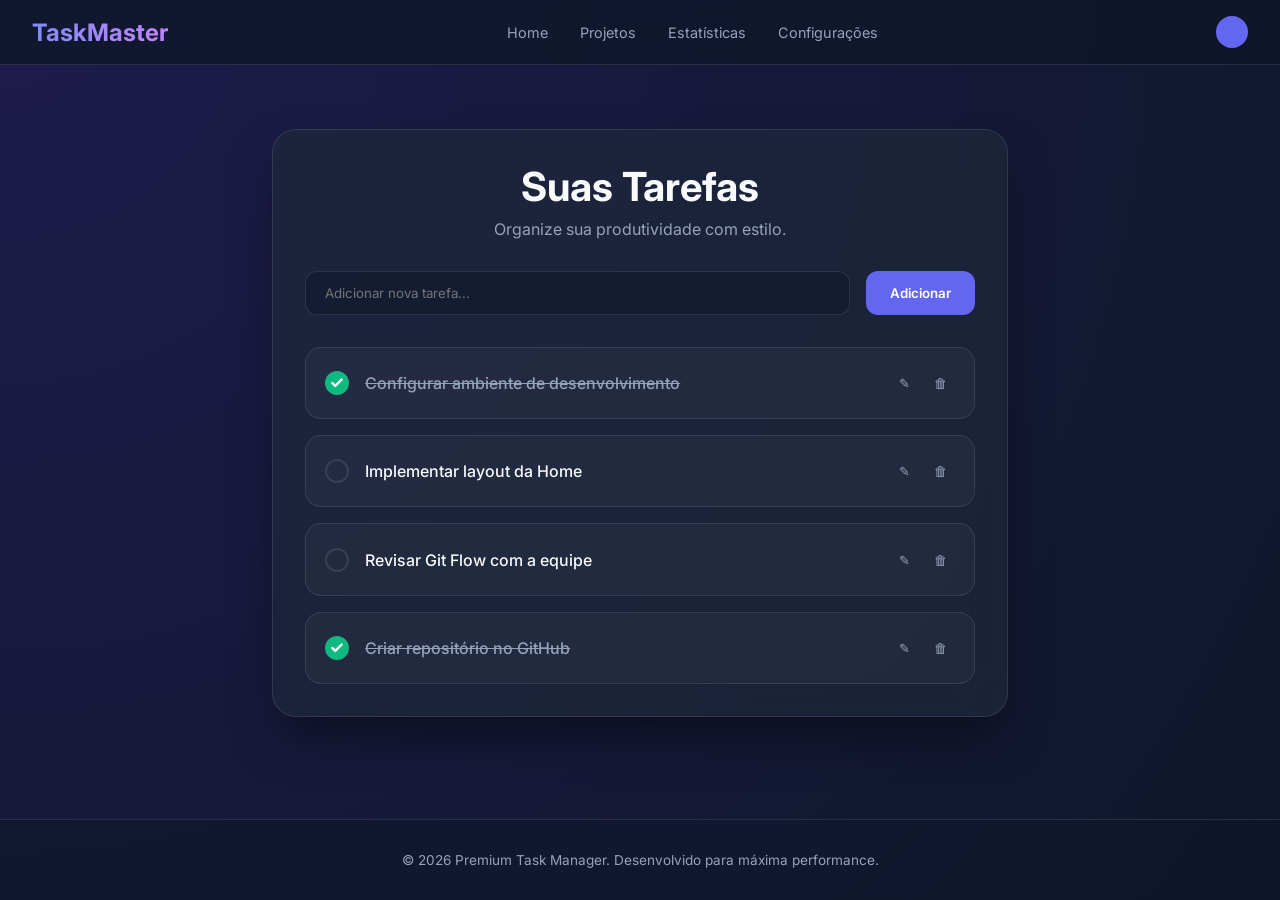
==== src/index.html @ 83c3fda2 "feat: implementação da tela home" ====
<!DOCTYPE html>
<html lang="pt-BR">
<head>
    <meta charset="UTF-8">
    <meta name="viewport" content="width=device-width, initial-scale=1.0">
    <title>Premium Task Manager</title>
    <link rel="stylesheet" href="style.css">
</head>
<body>

    <nav>
        <div class="logo">TaskMaster</div>
        <div class="nav-links">
            <a href="#">Home</a>
            <a href="#">Projetos</a>
            <a href="#">Estatísticas</a>
            <a href="#">Configurações</a>
        </div>
        <div class="user-profile" style="width: 32px; height: 32px; background: var(--primary); border-radius: 50%;"></div>
    </nav>

    <main>
        <div class="todo-container">
            <div class="todo-header">
                <h1>Suas Tarefas</h1>
                <p>Organize sua produtividade com estilo.</p>
            </div>

            <div class="todo-input-group">
                <input type="text" placeholder="Adicionar nova tarefa...">
                <button class="btn-add">Adicionar</button>
            </div>

            <div class="todo-list">
                <!-- Mocked Item 1 -->
                <div class="todo-item completed">
                    <div class="todo-info">
                        <div class="checkbox">
                            <svg width="14" height="14" viewBox="0 0 24 24" fill="none" stroke="white" stroke-width="4" stroke-linecap="round" stroke-linejoin="round"><polyline points="20 6 9 17 4 12"></polyline></svg>
                        </div>
                        <span class="todo-text">Configurar ambiente de desenvolvimento</span>
                    </div>
                    <div class="todo-actions">
                        <button class="btn-icon">✎</button>
                        <button class="btn-icon btn-delete">🗑</button>
                    </div>
                </div>

                <!-- Mocked Item 2 -->
                <div class="todo-item">
                    <div class="todo-info">
                        <div class="checkbox"></div>
                        <span class="todo-text">Implementar layout da Home</span>
                    </div>
                    <div class="todo-actions">
                        <button class="btn-icon">✎</button>
                        <button class="btn-icon btn-delete">🗑</button>
                    </div>
                </div>

                <!-- Mocked Item 3 -->
                <div class="todo-item">
                    <div class="todo-info">
                        <div class="checkbox"></div>
                        <span class="todo-text">Revisar Git Flow com a equipe</span>
                    </div>
                    <div class="todo-actions">
                        <button class="btn-icon">✎</button>
                        <button class="btn-icon btn-delete">🗑</button>
                    </div>
                </div>

                <!-- Mocked Item 4 -->
                <div class="todo-item completed">
                    <div class="todo-info">
                        <div class="checkbox">
                            <svg width="14" height="14" viewBox="0 0 24 24" fill="none" stroke="white" stroke-width="4" stroke-linecap="round" stroke-linejoin="round"><polyline points="20 6 9 17 4 12"></polyline></svg>
                        </div>
                        <span class="todo-text">Criar repositório no GitHub</span>
                    </div>
                    <div class="todo-actions">
                        <button class="btn-icon">✎</button>
                        <button class="btn-icon btn-delete">🗑</button>
                    </div>
                </div>
            </div>
        </div>
    </main>

    <footer>
        <p>&copy; 2026 Premium Task Manager. Desenvolvido para máxima performance.</p>
    </footer>

</body>
</html>
---- src/style.css ----
@import url('https://fonts.googleapis.com/css2?family=Inter:wght@300;400;500;600;700&display=swap');

:root {
    --primary: #6366f1;
    --primary-hover: #4f46e5;
    --bg-dark: #0f172a;
    --card-bg: rgba(30, 41, 59, 0.7);
    --text-main: #f8fafc;
    --text-muted: #94a3b8;
    --border: rgba(255, 255, 255, 0.1);
    --success: #10b981;
    --danger: #ef4444;
}

* {
    margin: 0;
    padding: 0;
    box-sizing: border-box;
    font-family: 'Inter', sans-serif;
}

body {
    background: radial-gradient(circle at top left, #1e1b4b, #0f172a);
    color: var(--text-main);
    min-height: 100vh;
    display: flex;
    flex-direction: column;
    overflow-x: hidden;
}

/* Navbar */
nav {
    position: sticky;
    top: 0;
    z-index: 100;
    background: rgba(15, 23, 42, 0.8);
    backdrop-filter: blur(12px);
    border-bottom: 1px solid var(--border);
    padding: 1rem 2rem;
    display: flex;
    justify-content: space-between;
    align-items: center;
}

.logo {
    font-size: 1.5rem;
    font-weight: 700;
    background: linear-gradient(to right, #818cf8, #c084fc);
    -webkit-background-clip: text;
    -webkit-text-fill-color: transparent;
}

.nav-links {
    display: flex;
    gap: 2rem;
}

.nav-links a {
    color: var(--text-muted);
    text-decoration: none;
    font-size: 0.9rem;
    transition: color 0.3s;
}

.nav-links a:hover {
    color: var(--text-main);
}

/* Main Content */
main {
    flex: 1;
    padding: 4rem 2rem;
    max-width: 800px;
    margin: 0 auto;
    width: 100%;
}

.todo-container {
    background: var(--card-bg);
    backdrop-filter: blur(20px);
    border: 1px solid var(--border);
    border-radius: 24px;
    padding: 2rem;
    box-shadow: 0 25px 50px -12px rgba(0, 0, 0, 0.5);
}

.todo-header {
    margin-bottom: 2rem;
    text-align: center;
}

.todo-header h1 {
    font-size: 2.5rem;
    margin-bottom: 0.5rem;
}

.todo-header p {
    color: var(--text-muted);
}

.todo-input-group {
    display: flex;
    gap: 1rem;
    margin-bottom: 2rem;
}

.todo-input-group input {
    flex: 1;
    background: rgba(15, 23, 42, 0.5);
    border: 1px solid var(--border);
    border-radius: 12px;
    padding: 0.8rem 1.2rem;
    color: white;
    outline: none;
}

.todo-input-group input:focus {
    border-color: var(--primary);
    box-shadow: 0 0 0 2px rgba(99, 102, 241, 0.2);
}

.btn-add {
    background: var(--primary);
    color: white;
    border: none;
    padding: 0 1.5rem;
    border-radius: 12px;
    font-weight: 600;
    cursor: pointer;
    transition: background 0.3s, transform 0.2s;
}

.btn-add:hover {
    background: var(--primary-hover);
    transform: translateY(-2px);
}

/* Todo Items */
.todo-list {
    display: flex;
    flex-direction: column;
    gap: 1rem;
}

.todo-item {
    background: rgba(255, 255, 255, 0.03);
    border: 1px solid var(--border);
    padding: 1.2rem;
    border-radius: 16px;
    display: flex;
    align-items: center;
    justify-content: space-between;
    transition: all 0.3s;
}

.todo-item:hover {
    background: rgba(255, 255, 255, 0.05);
    transform: scale(1.01);
}

.todo-info {
    display: flex;
    align-items: center;
    gap: 1rem;
}

.checkbox {
    width: 24px;
    height: 24px;
    border-radius: 50%;
    border: 2px solid var(--border);
    cursor: pointer;
    display: flex;
    align-items: center;
    justify-content: center;
    transition: all 0.3s;
}

.todo-item.completed .checkbox {
    background: var(--success);
    border-color: var(--success);
}

.todo-item.completed .todo-text {
    text-decoration: line-through;
    color: var(--text-muted);
}

.todo-text {
    font-weight: 500;
}

.todo-actions {
    display: flex;
    gap: 0.5rem;
}

.btn-icon {
    background: none;
    border: none;
    color: var(--text-muted);
    cursor: pointer;
    padding: 0.5rem;
    border-radius: 8px;
    transition: all 0.3s;
}

.btn-icon:hover {
    background: rgba(255, 255, 255, 0.1);
    color: var(--text-main);
}

.btn-delete:hover {
    color: var(--danger);
}

/* Footer */
footer {
    padding: 2rem;
    text-align: center;
    border-top: 1px solid var(--border);
    background: rgba(15, 23, 42, 0.5);
}

footer p {
    color: var(--text-muted);
    font-size: 0.85rem;
}

@media (max-width: 600px) {
    main {
        padding: 2rem 1rem;
    }
    
    .nav-links {
        display: none;
    }
}
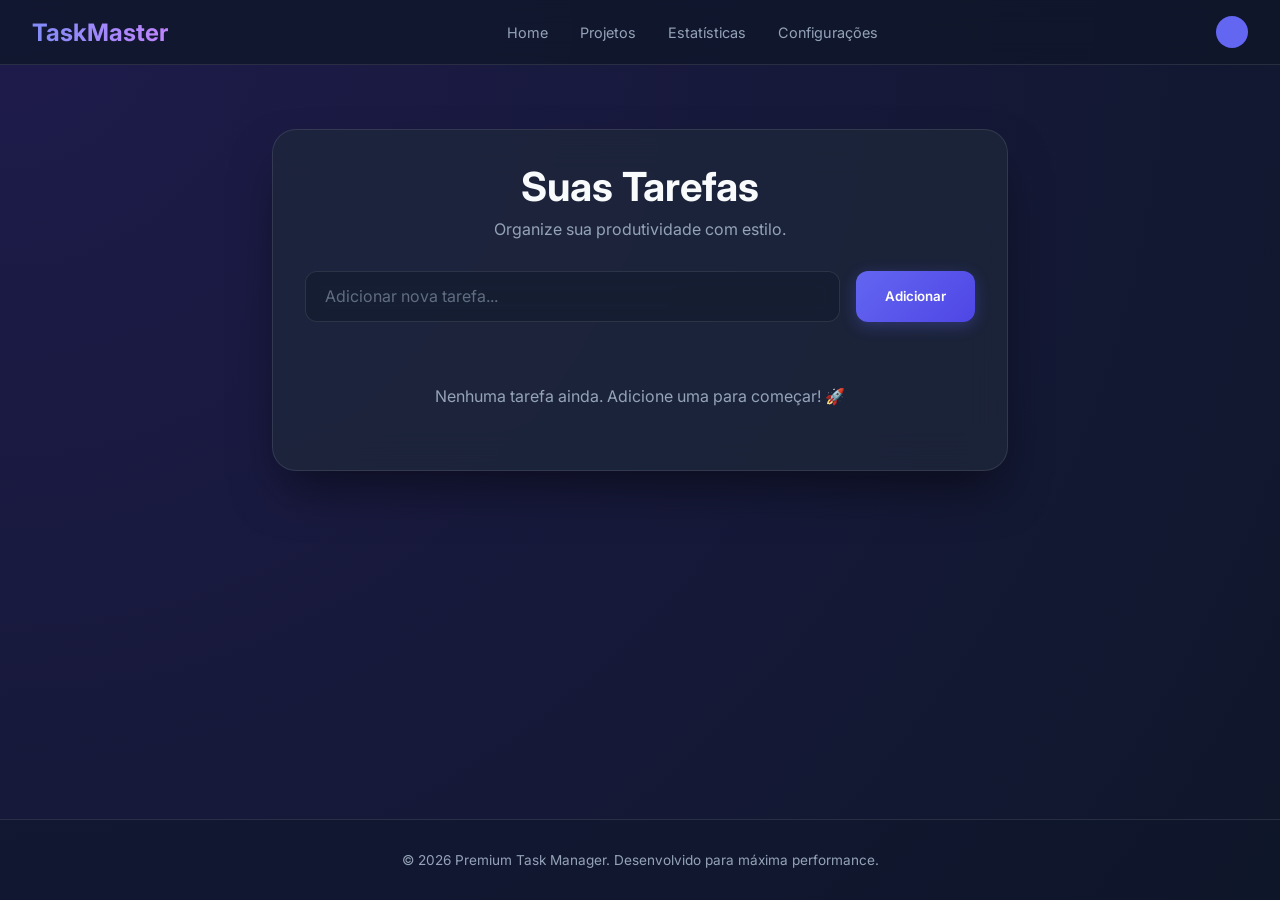
==== commit 5354b7aa: "feat: adicionar gerenciamento de tarefas com localStorage + formlário de imput de tasks." ====
--- a/src/index.html
+++ b/src/index.html
@@ -1,95 +1,129 @@
-<!DOCTYPE html>
+<!doctype html>
 <html lang="pt-BR">
-<head>
-    <meta charset="UTF-8">
-    <meta name="viewport" content="width=device-width, initial-scale=1.0">
+  <head>
+    <meta charset="UTF-8" />
+    <meta name="viewport" content="width=device-width, initial-scale=1.0" />
     <title>Premium Task Manager</title>
-    <link rel="stylesheet" href="style.css">
-</head>
-<body>
-
+    <link rel="stylesheet" href="style.css" />
+  </head>
+  <body>
     <nav>
-        <div class="logo">TaskMaster</div>
-        <div class="nav-links">
-            <a href="#">Home</a>
-            <a href="#">Projetos</a>
-            <a href="#">Estatísticas</a>
-            <a href="#">Configurações</a>
-        </div>
-        <div class="user-profile" style="width: 32px; height: 32px; background: var(--primary); border-radius: 50%;"></div>
+      <div class="logo">TaskMaster</div>
+      <div class="nav-links">
+        <a href="#">Home</a>
+        <a href="#">Projetos</a>
+        <a href="#">Estatísticas</a>
+        <a href="#">Configurações</a>
+      </div>
+      <div
+        class="user-profile"
+        style="
+          width: 32px;
+          height: 32px;
+          background: var(--primary);
+          border-radius: 50%;
+        "
+      ></div>
     </nav>
 
     <main>
-        <div class="todo-container">
-            <div class="todo-header">
-                <h1>Suas Tarefas</h1>
-                <p>Organize sua produtividade com estilo.</p>
+      <div class="todo-container">
+        <div class="todo-header">
+          <h1>Suas Tarefas</h1>
+          <p>Organize sua produtividade com estilo.</p>
+        </div>
+
+        <div class="todo-input-group">
+          <input type="text" placeholder="Adicionar nova tarefa..." />
+          <button class="btn-add">Adicionar</button>
+        </div>
+
+        <div class="todo-list">
+          <!-- Mocked Item 1 -->
+          <div class="todo-item completed">
+            <div class="todo-info">
+              <div class="checkbox">
+                <svg
+                  width="14"
+                  height="14"
+                  viewBox="0 0 24 24"
+                  fill="none"
+                  stroke="white"
+                  stroke-width="4"
+                  stroke-linecap="round"
+                  stroke-linejoin="round"
+                >
+                  <polyline points="20 6 9 17 4 12"></polyline>
+                </svg>
+              </div>
+              <span class="todo-text"
+                >Configurar ambiente de desenvolvimento</span
+              >
             </div>
+            <div class="todo-actions">
+              <button class="btn-icon">✎</button>
+              <button class="btn-icon btn-delete">🗑</button>
+            </div>
+          </div>
 
-            <div class="todo-input-group">
-                <input type="text" placeholder="Adicionar nova tarefa...">
-                <button class="btn-add">Adicionar</button>
+          <!-- Mocked Item 2 -->
+          <div class="todo-item">
+            <div class="todo-info">
+              <div class="checkbox"></div>
+              <span class="todo-text">Implementar layout da Home</span>
             </div>
+            <div class="todo-actions">
+              <button class="btn-icon">✎</button>
+              <button class="btn-icon btn-delete">🗑</button>
+            </div>
+          </div>
 
-            <div class="todo-list">
-                <!-- Mocked Item 1 -->
-                <div class="todo-item completed">
-                    <div class="todo-info">
-                        <div class="checkbox">
-                            <svg width="14" height="14" viewBox="0 0 24 24" fill="none" stroke="white" stroke-width="4" stroke-linecap="round" stroke-linejoin="round"><polyline points="20 6 9 17 4 12"></polyline></svg>
-                        </div>
-                        <span class="todo-text">Configurar ambiente de desenvolvimento</span>
-                    </div>
-                    <div class="todo-actions">
-                        <button class="btn-icon">✎</button>
-                        <button class="btn-icon btn-delete">🗑</button>
-                    </div>
-                </div>
+          <!-- Mocked Item 3 -->
+          <div class="todo-item">
+            <div class="todo-info">
+              <div class="checkbox"></div>
+              <span class="todo-text">Revisar Git Flow com a equipe</span>
+            </div>
+            <div class="todo-actions">
+              <button class="btn-icon">✎</button>
+              <button class="btn-icon btn-delete">🗑</button>
+            </div>
+          </div>
 
-                <!-- Mocked Item 2 -->
-                <div class="todo-item">
-                    <div class="todo-info">
-                        <div class="checkbox"></div>
-                        <span class="todo-text">Implementar layout da Home</span>
-                    </div>
-                    <div class="todo-actions">
-                        <button class="btn-icon">✎</button>
-                        <button class="btn-icon btn-delete">🗑</button>
-                    </div>
-                </div>
-
-                <!-- Mocked Item 3 -->
-                <div class="todo-item">
-                    <div class="todo-info">
-                        <div class="checkbox"></div>
-                        <span class="todo-text">Revisar Git Flow com a equipe</span>
-                    </div>
-                    <div class="todo-actions">
-                        <button class="btn-icon">✎</button>
-                        <button class="btn-icon btn-delete">🗑</button>
-                    </div>
-                </div>
-
-                <!-- Mocked Item 4 -->
-                <div class="todo-item completed">
-                    <div class="todo-info">
-                        <div class="checkbox">
-                            <svg width="14" height="14" viewBox="0 0 24 24" fill="none" stroke="white" stroke-width="4" stroke-linecap="round" stroke-linejoin="round"><polyline points="20 6 9 17 4 12"></polyline></svg>
-                        </div>
-                        <span class="todo-text">Criar repositório no GitHub</span>
-                    </div>
-                    <div class="todo-actions">
-                        <button class="btn-icon">✎</button>
-                        <button class="btn-icon btn-delete">🗑</button>
-                    </div>
-                </div>
+          <!-- Mocked Item 4 -->
+          <div class="todo-item completed">
+            <div class="todo-info">
+              <div class="checkbox">
+                <svg
+                  width="14"
+                  height="14"
+                  viewBox="0 0 24 24"
+                  fill="none"
+                  stroke="white"
+                  stroke-width="4"
+                  stroke-linecap="round"
+                  stroke-linejoin="round"
+                >
+                  <polyline points="20 6 9 17 4 12"></polyline>
+                </svg>
+              </div>
+              <span class="todo-text">Criar repositório no GitHub</span>
             </div>
+            <div class="todo-actions">
+              <button class="btn-icon">✎</button>
+              <button class="btn-icon btn-delete">🗑</button>
+            </div>
+          </div>
         </div>
+      </div>
     </main>
 
     <footer>
-        <p>&copy; 2026 Premium Task Manager. Desenvolvido para máxima performance.</p>
+      <p>
+        &copy; 2026 Premium Task Manager. Desenvolvido para máxima performance.
+      </p>
     </footer>
 
-</body>
+    <script src="script.js"></script>
+  </body>
 </html>
--- a/src/style.css
+++ b/src/style.css
@@ -1,238 +1,313 @@
-@import url('https://fonts.googleapis.com/css2?family=Inter:wght@300;400;500;600;700&display=swap');
+@import url("https://fonts.googleapis.com/css2?family=Inter:wght@300;400;500;600;700&display=swap");
 
 :root {
-    --primary: #6366f1;
-    --primary-hover: #4f46e5;
-    --bg-dark: #0f172a;
-    --card-bg: rgba(30, 41, 59, 0.7);
-    --text-main: #f8fafc;
-    --text-muted: #94a3b8;
-    --border: rgba(255, 255, 255, 0.1);
-    --success: #10b981;
-    --danger: #ef4444;
+  --primary: #6366f1;
+  --primary-hover: #4f46e5;
+  --bg-dark: #0f172a;
+  --card-bg: rgba(30, 41, 59, 0.7);
+  --text-main: #f8fafc;
+  --text-muted: #94a3b8;
+  --border: rgba(255, 255, 255, 0.1);
+  --success: #10b981;
+  --danger: #ef4444;
 }
 
 * {
-    margin: 0;
-    padding: 0;
-    box-sizing: border-box;
-    font-family: 'Inter', sans-serif;
+  margin: 0;
+  padding: 0;
+  box-sizing: border-box;
+  font-family: "Inter", sans-serif;
 }
 
 body {
-    background: radial-gradient(circle at top left, #1e1b4b, #0f172a);
-    color: var(--text-main);
-    min-height: 100vh;
-    display: flex;
-    flex-direction: column;
-    overflow-x: hidden;
+  background: radial-gradient(circle at top left, #1e1b4b, #0f172a);
+  color: var(--text-main);
+  min-height: 100vh;
+  display: flex;
+  flex-direction: column;
+  overflow-x: hidden;
 }
 
 /* Navbar */
 nav {
-    position: sticky;
-    top: 0;
-    z-index: 100;
-    background: rgba(15, 23, 42, 0.8);
-    backdrop-filter: blur(12px);
-    border-bottom: 1px solid var(--border);
-    padding: 1rem 2rem;
-    display: flex;
-    justify-content: space-between;
-    align-items: center;
+  position: sticky;
+  top: 0;
+  z-index: 100;
+  background: rgba(15, 23, 42, 0.8);
+  backdrop-filter: blur(12px);
+  border-bottom: 1px solid var(--border);
+  padding: 1rem 2rem;
+  display: flex;
+  justify-content: space-between;
+  align-items: center;
 }
 
 .logo {
-    font-size: 1.5rem;
-    font-weight: 700;
-    background: linear-gradient(to right, #818cf8, #c084fc);
-    -webkit-background-clip: text;
-    -webkit-text-fill-color: transparent;
+  font-size: 1.5rem;
+  font-weight: 700;
+  background: linear-gradient(to right, #818cf8, #c084fc);
+  -webkit-background-clip: text;
+  -webkit-text-fill-color: transparent;
 }
 
 .nav-links {
-    display: flex;
-    gap: 2rem;
+  display: flex;
+  gap: 2rem;
 }
 
 .nav-links a {
-    color: var(--text-muted);
-    text-decoration: none;
-    font-size: 0.9rem;
-    transition: color 0.3s;
+  color: var(--text-muted);
+  text-decoration: none;
+  font-size: 0.9rem;
+  transition: color 0.3s;
 }
 
 .nav-links a:hover {
-    color: var(--text-main);
+  color: var(--text-main);
 }
 
 /* Main Content */
 main {
-    flex: 1;
-    padding: 4rem 2rem;
-    max-width: 800px;
-    margin: 0 auto;
-    width: 100%;
+  flex: 1;
+  padding: 4rem 2rem;
+  max-width: 800px;
+  margin: 0 auto;
+  width: 100%;
 }
 
 .todo-container {
-    background: var(--card-bg);
-    backdrop-filter: blur(20px);
-    border: 1px solid var(--border);
-    border-radius: 24px;
-    padding: 2rem;
-    box-shadow: 0 25px 50px -12px rgba(0, 0, 0, 0.5);
+  background: var(--card-bg);
+  backdrop-filter: blur(20px);
+  border: 1px solid var(--border);
+  border-radius: 24px;
+  padding: 2rem;
+  box-shadow: 0 25px 50px -12px rgba(0, 0, 0, 0.5);
 }
 
 .todo-header {
-    margin-bottom: 2rem;
-    text-align: center;
+  margin-bottom: 2rem;
+  text-align: center;
 }
 
 .todo-header h1 {
-    font-size: 2.5rem;
-    margin-bottom: 0.5rem;
+  font-size: 2.5rem;
+  margin-bottom: 0.5rem;
 }
 
 .todo-header p {
-    color: var(--text-muted);
+  color: var(--text-muted);
 }
 
 .todo-input-group {
-    display: flex;
-    gap: 1rem;
-    margin-bottom: 2rem;
+  display: flex;
+  gap: 1rem;
+  margin-bottom: 2rem;
 }
 
 .todo-input-group input {
-    flex: 1;
-    background: rgba(15, 23, 42, 0.5);
-    border: 1px solid var(--border);
-    border-radius: 12px;
-    padding: 0.8rem 1.2rem;
-    color: white;
-    outline: none;
+  flex: 1;
+  background: rgba(15, 23, 42, 0.5);
+  border: 1.5px solid var(--border);
+  border-radius: 12px;
+  padding: 0.9rem 1.2rem;
+  color: white;
+  outline: none;
+  font-size: 1rem;
+  font-weight: 500;
+  transition: all 0.3s cubic-bezier(0.4, 0, 0.2, 1);
+  backdrop-filter: blur(10px);
+}
+
+.todo-input-group input::placeholder {
+  color: rgba(148, 163, 184, 0.6);
+  font-weight: 400;
+}
+
+.todo-input-group input:hover {
+  border-color: rgba(99, 102, 241, 0.5);
+  background: rgba(15, 23, 42, 0.7);
 }
 
 .todo-input-group input:focus {
-    border-color: var(--primary);
-    box-shadow: 0 0 0 2px rgba(99, 102, 241, 0.2);
+  border-color: var(--primary);
+  background: rgba(15, 23, 42, 0.9);
+  box-shadow:
+    0 0 0 3px rgba(99, 102, 241, 0.15),
+    inset 0 0 0 1px rgba(99, 102, 241, 0.1);
+  transform: translateY(-2px);
 }
 
 .btn-add {
-    background: var(--primary);
-    color: white;
-    border: none;
-    padding: 0 1.5rem;
-    border-radius: 12px;
-    font-weight: 600;
-    cursor: pointer;
-    transition: background 0.3s, transform 0.2s;
+  background: linear-gradient(135deg, var(--primary), #4f46e5);
+  color: white;
+  border: none;
+  padding: 0.9rem 1.8rem;
+  border-radius: 12px;
+  font-weight: 600;
+  cursor: pointer;
+  transition: all 0.3s cubic-bezier(0.4, 0, 0.2, 1);
+  white-space: nowrap;
+  box-shadow: 0 4px 15px rgba(99, 102, 241, 0.3);
+  position: relative;
+  overflow: hidden;
+}
+
+.btn-add::before {
+  content: "";
+  position: absolute;
+  top: 50%;
+  left: 50%;
+  width: 0;
+  height: 0;
+  background: rgba(255, 255, 255, 0.2);
+  border-radius: 50%;
+  transform: translate(-50%, -50%);
+  transition:
+    width 0.6s,
+    height 0.6s;
+}
+
+.btn-add:hover::before {
+  width: 300px;
+  height: 300px;
 }
 
 .btn-add:hover {
-    background: var(--primary-hover);
-    transform: translateY(-2px);
-}
-
-/* Todo Items */
+  background: linear-gradient(135deg, var(--primary-hover), #4338ca);
+  transform: translateY(-3px);
+  box-shadow: 0 8px 25px rgba(99, 102, 241, 0.4);
+}
+
+.btn-add:active {
+  transform: translateY(-1px);
+  box-shadow: 0 2px 10px rgba(99, 102, 241, 0.3);
+}
+
 .todo-list {
-    display: flex;
-    flex-direction: column;
-    gap: 1rem;
+  display: flex;
+  flex-direction: column;
+  gap: 1rem;
+}
+
+.todo-list p {
+  animation: fadeIn 0.5s ease-in;
 }
 
 .todo-item {
-    background: rgba(255, 255, 255, 0.03);
-    border: 1px solid var(--border);
-    padding: 1.2rem;
-    border-radius: 16px;
-    display: flex;
-    align-items: center;
-    justify-content: space-between;
-    transition: all 0.3s;
+  background: rgba(255, 255, 255, 0.03);
+  border: 1px solid var(--border);
+  padding: 1.2rem;
+  border-radius: 16px;
+  display: flex;
+  align-items: center;
+  justify-content: space-between;
+  transition: all 0.3s;
 }
 
 .todo-item:hover {
-    background: rgba(255, 255, 255, 0.05);
-    transform: scale(1.01);
+  background: rgba(255, 255, 255, 0.05);
+  transform: scale(1.01);
 }
 
 .todo-info {
-    display: flex;
-    align-items: center;
-    gap: 1rem;
+  display: flex;
+  align-items: center;
+  gap: 1rem;
 }
 
 .checkbox {
-    width: 24px;
-    height: 24px;
-    border-radius: 50%;
-    border: 2px solid var(--border);
-    cursor: pointer;
-    display: flex;
-    align-items: center;
-    justify-content: center;
-    transition: all 0.3s;
+  width: 24px;
+  height: 24px;
+  border-radius: 50%;
+  border: 2px solid var(--border);
+  cursor: pointer;
+  display: flex;
+  align-items: center;
+  justify-content: center;
+  transition: all 0.3s;
 }
 
 .todo-item.completed .checkbox {
-    background: var(--success);
-    border-color: var(--success);
+  background: var(--success);
+  border-color: var(--success);
 }
 
 .todo-item.completed .todo-text {
-    text-decoration: line-through;
-    color: var(--text-muted);
+  text-decoration: line-through;
+  color: var(--text-muted);
 }
 
 .todo-text {
-    font-weight: 500;
+  font-weight: 500;
 }
 
 .todo-actions {
-    display: flex;
-    gap: 0.5rem;
+  display: flex;
+  gap: 0.5rem;
 }
 
 .btn-icon {
-    background: none;
-    border: none;
-    color: var(--text-muted);
-    cursor: pointer;
-    padding: 0.5rem;
-    border-radius: 8px;
-    transition: all 0.3s;
+  background: none;
+  border: none;
+  color: var(--text-muted);
+  cursor: pointer;
+  padding: 0.5rem;
+  border-radius: 8px;
+  transition: all 0.3s;
 }
 
 .btn-icon:hover {
-    background: rgba(255, 255, 255, 0.1);
-    color: var(--text-main);
+  background: rgba(255, 255, 255, 0.1);
+  color: var(--text-main);
 }
 
 .btn-delete:hover {
-    color: var(--danger);
+  color: var(--danger);
 }
 
 /* Footer */
 footer {
-    padding: 2rem;
-    text-align: center;
-    border-top: 1px solid var(--border);
-    background: rgba(15, 23, 42, 0.5);
+  padding: 2rem;
+  text-align: center;
+  border-top: 1px solid var(--border);
+  background: rgba(15, 23, 42, 0.5);
 }
 
 footer p {
-    color: var(--text-muted);
-    font-size: 0.85rem;
+  color: var(--text-muted);
+  font-size: 0.85rem;
 }
 
 @media (max-width: 600px) {
-    main {
-        padding: 2rem 1rem;
-    }
-    
-    .nav-links {
-        display: none;
-    }
-}
+  main {
+    padding: 2rem 1rem;
+  }
+
+  .nav-links {
+    display: none;
+  }
+
+  .todo-input-group {
+    flex-direction: column;
+  }
+
+  .btn-add {
+    width: 100%;
+  }
+}
+
+/* Animações */
+@keyframes fadeIn {
+  from {
+    opacity: 0;
+    transform: translateY(10px);
+  }
+  to {
+    opacity: 1;
+    transform: translateY(0);
+  }
+}
+
+.todo-item {
+  animation: fadeIn 0.3s ease-in;
+}
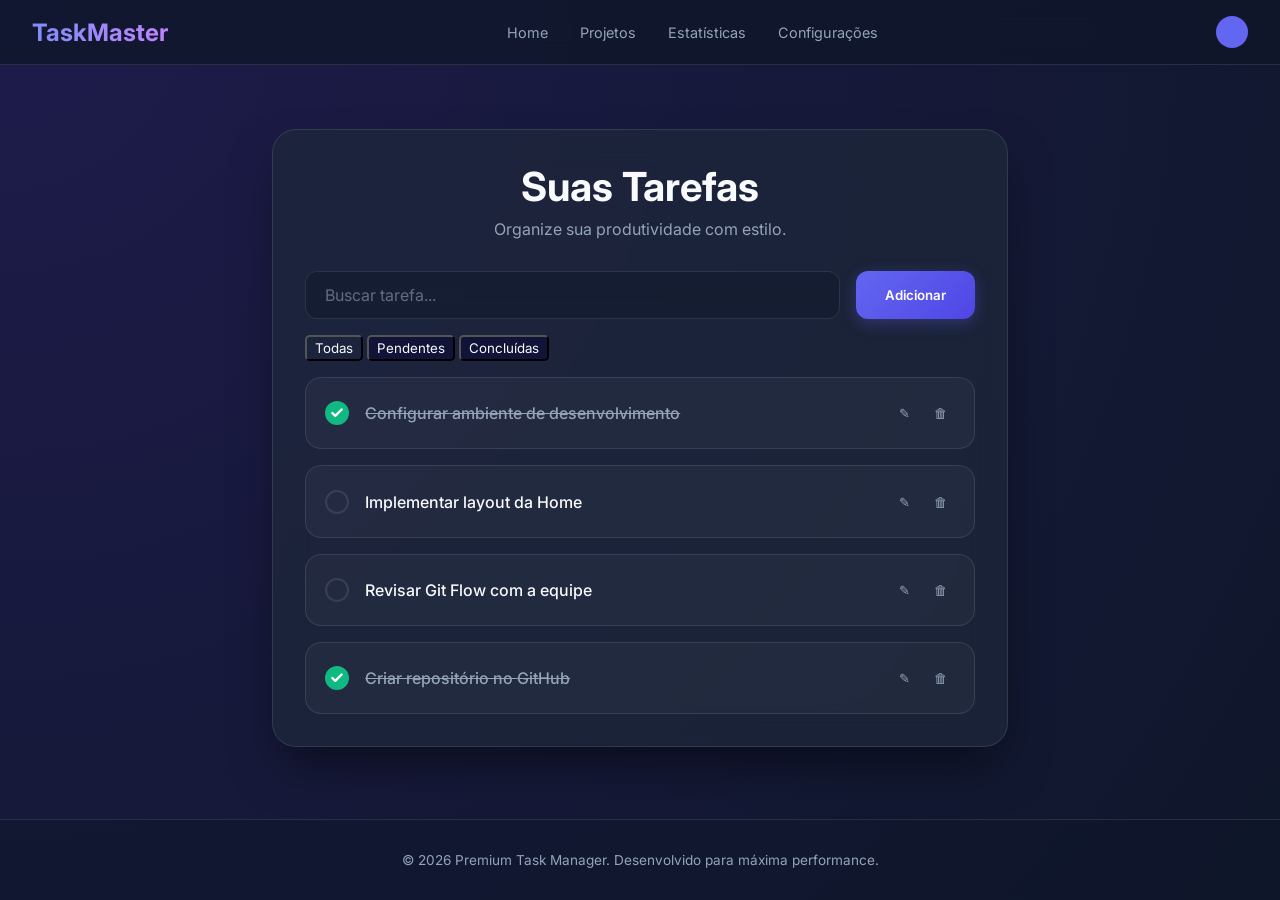
==== commit c58cfcf9: "Merge branch 'develop' into feature/logica_de_filtro" ====
--- a/src/index.html
+++ b/src/index.html
@@ -33,38 +33,31 @@
           <p>Organize sua produtividade com estilo.</p>
         </div>
 
-        <div class="todo-input-group">
-          <input type="text" placeholder="Adicionar nova tarefa..." />
-          <button class="btn-add">Adicionar</button>
-        </div>
+            <div class="todo-input-group">
+                <input type="text" id="todo-filter-input" placeholder="Buscar tarefa...">
+                <button class="btn-add">Adicionar</button>
+            </div>
 
-        <div class="todo-list">
-          <!-- Mocked Item 1 -->
-          <div class="todo-item completed">
-            <div class="todo-info">
-              <div class="checkbox">
-                <svg
-                  width="14"
-                  height="14"
-                  viewBox="0 0 24 24"
-                  fill="none"
-                  stroke="white"
-                  stroke-width="4"
-                  stroke-linecap="round"
-                  stroke-linejoin="round"
-                >
-                  <polyline points="20 6 9 17 4 12"></polyline>
-                </svg>
-              </div>
-              <span class="todo-text"
-                >Configurar ambiente de desenvolvimento</span
-              >
+            <div class="todo-filter-buttons">
+                <button type="button" data-filter-status="all" class="filter-btn active">Todas</button>
+                <button type="button" data-filter-status="pending" class="filter-btn">Pendentes</button>
+                <button type="button" data-filter-status="completed" class="filter-btn">Concluídas</button>
             </div>
-            <div class="todo-actions">
-              <button class="btn-icon">✎</button>
-              <button class="btn-icon btn-delete">🗑</button>
-            </div>
-          </div>
+
+            <div class="todo-list">
+                <!-- Mocked Item 1 -->
+                <div class="todo-item completed">
+                    <div class="todo-info">
+                        <div class="checkbox">
+                            <svg width="14" height="14" viewBox="0 0 24 24" fill="none" stroke="white" stroke-width="4" stroke-linecap="round" stroke-linejoin="round"><polyline points="20 6 9 17 4 12"></polyline></svg>
+                        </div>
+                        <span class="todo-text">Configurar ambiente de desenvolvimento</span>
+                    </div>
+                    <div class="todo-actions">
+                        <button class="btn-icon">✎</button>
+                        <button class="btn-icon btn-delete">🗑</button>
+                    </div>
+                </div>
 
           <!-- Mocked Item 2 -->
           <div class="todo-item">
@@ -123,7 +116,6 @@
         &copy; 2026 Premium Task Manager. Desenvolvido para máxima performance.
       </p>
     </footer>
-
     <script src="script.js"></script>
-  </body>
+</body>
 </html>
--- a/src/style.css
+++ b/src/style.css
@@ -99,9 +99,9 @@
 }
 
 .todo-input-group {
-  display: flex;
-  gap: 1rem;
-  margin-bottom: 2rem;
+    display: flex;
+    gap: 1rem;
+    margin-bottom: 1rem;
 }
 
 .todo-input-group input {
@@ -126,6 +126,51 @@
 .todo-input-group input:hover {
   border-color: rgba(99, 102, 241, 0.5);
   background: rgba(15, 23, 42, 0.7);
+}
+
+.todo-filter-group {
+    display: flex;
+    flex-direction: column;
+    gap: 1rem;
+    margin-bottom: 2rem;
+}
+
+#todo-filter-input {
+    background: rgba(15, 23, 42, 0.5);
+    border: 1px solid var(--border);
+    border-radius: 12px;
+    padding: 0.8rem 1.2rem;
+    color: white;
+    outline: none;
+}
+
+.filter-buttons {
+    display: flex;
+    flex-wrap: wrap;
+    gap: 0.75rem;
+}
+
+.filter-button {
+    background: rgba(99, 102, 241, 0.08);
+    border: 1px solid rgba(99, 102, 241, 0.25);
+    color: var(--text-main);
+    padding: 0.8rem 1rem;
+    border-radius: 12px;
+    cursor: pointer;
+    transition: all 0.2s ease;
+}
+
+.filter-button:hover {
+    background: rgba(99, 102, 241, 0.18);
+    border-color: rgba(99, 102, 241, 0.55);
+    color: var(--text-main);
+}
+
+.filter-button.active {
+    background: var(--primary);
+    border-color: var(--primary-hover);
+    color: white;
+    box-shadow: 0 10px 30px -22px rgba(99, 102, 241, 0.8);
 }
 
 .todo-input-group input:focus {
@@ -311,3 +356,23 @@
 .todo-item {
   animation: fadeIn 0.3s ease-in;
 }
+
+
+/* Filtros */
+
+.filter-btn {
+    background-color: #04003670;
+    border-radius: 0.3rem;
+    padding: 0.2rem 0.5rem;
+    margin-bottom: 1rem;
+    color: var(--text-main);
+}
+
+.filter-btn.active{
+    background-color: #a7a7a700;
+    border-radius: 0.3rem;
+    padding: 0.2rem 0.5rem;
+    margin-bottom: 1rem;
+    color: var(--text-main);
+}
+
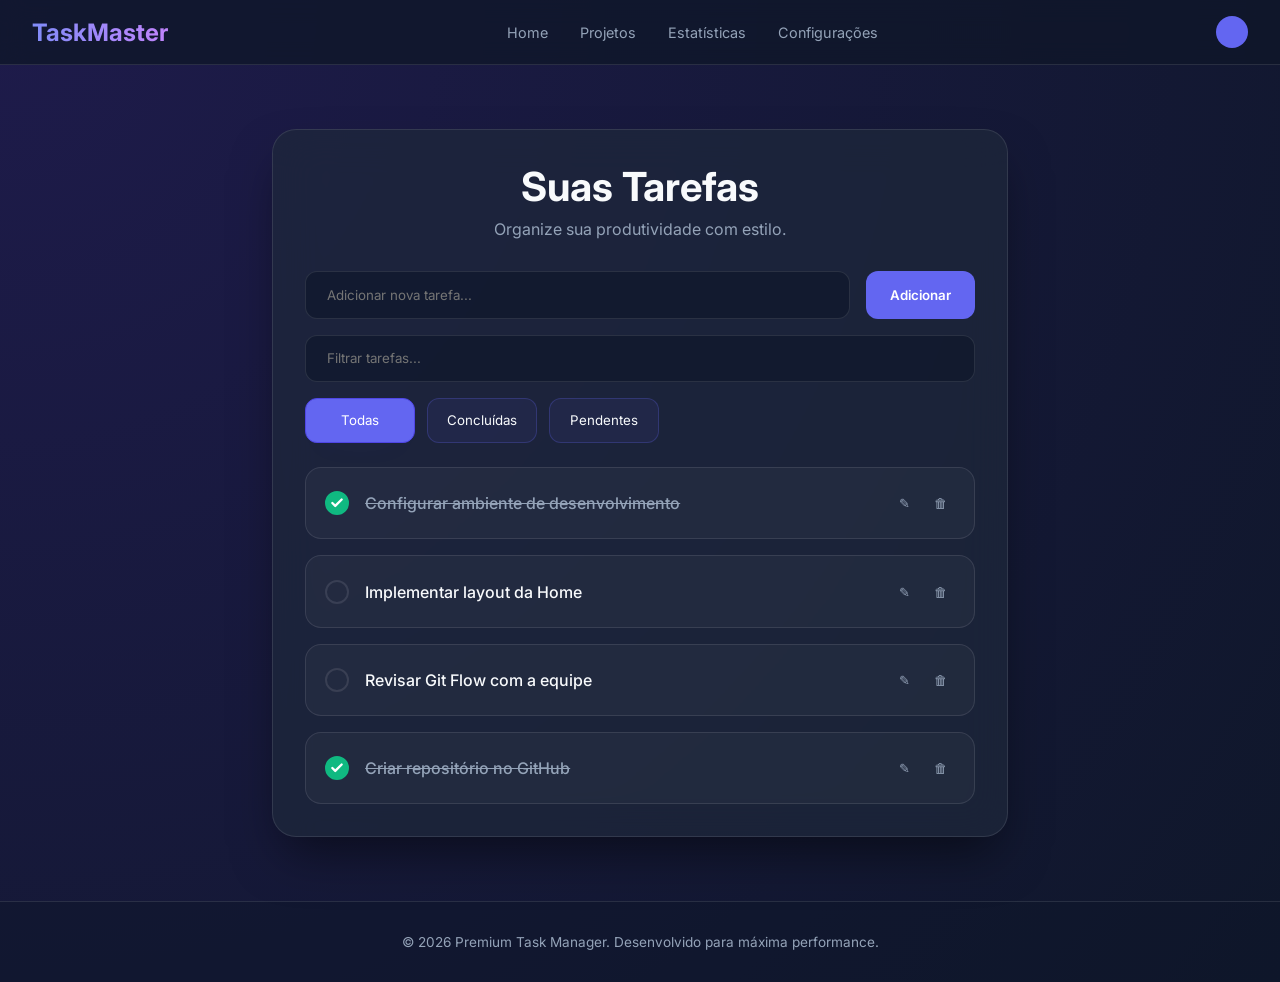
==== commit 4474848a: "Aplicando polimento" ====
--- a/src/index.html
+++ b/src/index.html
@@ -1,48 +1,49 @@
-<!doctype html>
+<!DOCTYPE html>
 <html lang="pt-BR">
-  <head>
-    <meta charset="UTF-8" />
-    <meta name="viewport" content="width=device-width, initial-scale=1.0" />
+<head>
+    <meta charset="UTF-8">
+    <meta name="viewport" content="width=device-width, initial-scale=1.0">
     <title>Premium Task Manager</title>
-    <link rel="stylesheet" href="style.css" />
-  </head>
-  <body>
+    <link rel="stylesheet" href="style.css">
+</head>
+<body>
+
     <nav>
-      <div class="logo">TaskMaster</div>
-      <div class="nav-links">
-        <a href="#">Home</a>
-        <a href="#">Projetos</a>
-        <a href="#">Estatísticas</a>
-        <a href="#">Configurações</a>
-      </div>
-      <div
-        class="user-profile"
-        style="
-          width: 32px;
-          height: 32px;
-          background: var(--primary);
-          border-radius: 50%;
-        "
-      ></div>
+        <div class="logo">TaskMaster</div>
+        <div class="nav-links">
+            <a href="#">Home</a>
+            <a href="#">Projetos</a>
+            <a href="#">Estatísticas</a>
+            <a href="#">Configurações</a>
+        </div>
+        <div class="user-profile" style="width: 32px; height: 32px; background: var(--primary); border-radius: 50%;"></div>
     </nav>
 
     <main>
-      <div class="todo-container">
-        <div class="todo-header">
-          <h1>Suas Tarefas</h1>
-          <p>Organize sua produtividade com estilo.</p>
-        </div>
+        <div class="todo-container">
+            <div class="todo-header">
+                <h1>Suas Tarefas</h1>
+                <p>Organize sua produtividade com estilo.</p>
+            </div>
 
             <div class="todo-input-group">
-                <input type="text" id="todo-filter-input" placeholder="Buscar tarefa...">
-                <button class="btn-add">Adicionar</button>
+                <input type="text" id="todo-add-input" placeholder="Adicionar nova tarefa...">
+                <button class="btn-add" id="add-task-button" type="button">
+                    <span class="btn-text">Adicionar</span>
+                    <span class="btn-spinner hidden" aria-hidden="true"></span>
+                </button>
             </div>
 
-            <div class="todo-filter-buttons">
-                <button type="button" data-filter-status="all" class="filter-btn active">Todas</button>
-                <button type="button" data-filter-status="pending" class="filter-btn">Pendentes</button>
-                <button type="button" data-filter-status="completed" class="filter-btn">Concluídas</button>
+            <div class="todo-filter-group">
+                <input id="todo-filter-input" type="text" placeholder="Filtrar tarefas...">
+                <div class="filter-buttons">
+                    <button type="button" class="filter-button active" data-filter-status="all">Todas</button>
+                    <button type="button" class="filter-button" data-filter-status="completed">Concluídas</button>
+                    <button type="button" class="filter-button" data-filter-status="pending">Pendentes</button>
+                </div>
             </div>
+
+            <div class="todo-validation-message hidden" id="validation-message" aria-live="polite"></div>
 
             <div class="todo-list">
                 <!-- Mocked Item 1 -->
@@ -59,62 +60,49 @@
                     </div>
                 </div>
 
-          <!-- Mocked Item 2 -->
-          <div class="todo-item">
-            <div class="todo-info">
-              <div class="checkbox"></div>
-              <span class="todo-text">Implementar layout da Home</span>
+                <!-- Mocked Item 2 -->
+                <div class="todo-item">
+                    <div class="todo-info">
+                        <div class="checkbox"></div>
+                        <span class="todo-text">Implementar layout da Home</span>
+                    </div>
+                    <div class="todo-actions">
+                        <button class="btn-icon">✎</button>
+                        <button class="btn-icon btn-delete">🗑</button>
+                    </div>
+                </div>
+
+                <!-- Mocked Item 3 -->
+                <div class="todo-item">
+                    <div class="todo-info">
+                        <div class="checkbox"></div>
+                        <span class="todo-text">Revisar Git Flow com a equipe</span>
+                    </div>
+                    <div class="todo-actions">
+                        <button class="btn-icon">✎</button>
+                        <button class="btn-icon btn-delete">🗑</button>
+                    </div>
+                </div>
+
+                <!-- Mocked Item 4 -->
+                <div class="todo-item completed">
+                    <div class="todo-info">
+                        <div class="checkbox">
+                            <svg width="14" height="14" viewBox="0 0 24 24" fill="none" stroke="white" stroke-width="4" stroke-linecap="round" stroke-linejoin="round"><polyline points="20 6 9 17 4 12"></polyline></svg>
+                        </div>
+                        <span class="todo-text">Criar repositório no GitHub</span>
+                    </div>
+                    <div class="todo-actions">
+                        <button class="btn-icon">✎</button>
+                        <button class="btn-icon btn-delete">🗑</button>
+                    </div>
+                </div>
             </div>
-            <div class="todo-actions">
-              <button class="btn-icon">✎</button>
-              <button class="btn-icon btn-delete">🗑</button>
-            </div>
-          </div>
-
-          <!-- Mocked Item 3 -->
-          <div class="todo-item">
-            <div class="todo-info">
-              <div class="checkbox"></div>
-              <span class="todo-text">Revisar Git Flow com a equipe</span>
-            </div>
-            <div class="todo-actions">
-              <button class="btn-icon">✎</button>
-              <button class="btn-icon btn-delete">🗑</button>
-            </div>
-          </div>
-
-          <!-- Mocked Item 4 -->
-          <div class="todo-item completed">
-            <div class="todo-info">
-              <div class="checkbox">
-                <svg
-                  width="14"
-                  height="14"
-                  viewBox="0 0 24 24"
-                  fill="none"
-                  stroke="white"
-                  stroke-width="4"
-                  stroke-linecap="round"
-                  stroke-linejoin="round"
-                >
-                  <polyline points="20 6 9 17 4 12"></polyline>
-                </svg>
-              </div>
-              <span class="todo-text">Criar repositório no GitHub</span>
-            </div>
-            <div class="todo-actions">
-              <button class="btn-icon">✎</button>
-              <button class="btn-icon btn-delete">🗑</button>
-            </div>
-          </div>
         </div>
-      </div>
     </main>
 
     <footer>
-      <p>
-        &copy; 2026 Premium Task Manager. Desenvolvido para máxima performance.
-      </p>
+        <p>&copy; 2026 Premium Task Manager. Desenvolvido para máxima performance.</p>
     </footer>
     <script src="script.js"></script>
 </body>
--- a/src/style.css
+++ b/src/style.css
@@ -1,147 +1,127 @@
-@import url("https://fonts.googleapis.com/css2?family=Inter:wght@300;400;500;600;700&display=swap");
+@import url('https://fonts.googleapis.com/css2?family=Inter:wght@300;400;500;600;700&display=swap');
 
 :root {
-  --primary: #6366f1;
-  --primary-hover: #4f46e5;
-  --bg-dark: #0f172a;
-  --card-bg: rgba(30, 41, 59, 0.7);
-  --text-main: #f8fafc;
-  --text-muted: #94a3b8;
-  --border: rgba(255, 255, 255, 0.1);
-  --success: #10b981;
-  --danger: #ef4444;
+    --primary: #6366f1;
+    --primary-hover: #4f46e5;
+    --bg-dark: #0f172a;
+    --card-bg: rgba(30, 41, 59, 0.7);
+    --text-main: #f8fafc;
+    --text-muted: #94a3b8;
+    --border: rgba(255, 255, 255, 0.1);
+    --success: #10b981;
+    --danger: #ef4444;
 }
 
 * {
-  margin: 0;
-  padding: 0;
-  box-sizing: border-box;
-  font-family: "Inter", sans-serif;
+    margin: 0;
+    padding: 0;
+    box-sizing: border-box;
+    font-family: 'Inter', sans-serif;
 }
 
 body {
-  background: radial-gradient(circle at top left, #1e1b4b, #0f172a);
-  color: var(--text-main);
-  min-height: 100vh;
-  display: flex;
-  flex-direction: column;
-  overflow-x: hidden;
+    background: radial-gradient(circle at top left, #1e1b4b, #0f172a);
+    color: var(--text-main);
+    min-height: 100vh;
+    display: flex;
+    flex-direction: column;
+    overflow-x: hidden;
 }
 
 /* Navbar */
 nav {
-  position: sticky;
-  top: 0;
-  z-index: 100;
-  background: rgba(15, 23, 42, 0.8);
-  backdrop-filter: blur(12px);
-  border-bottom: 1px solid var(--border);
-  padding: 1rem 2rem;
-  display: flex;
-  justify-content: space-between;
-  align-items: center;
+    position: sticky;
+    top: 0;
+    z-index: 100;
+    background: rgba(15, 23, 42, 0.8);
+    backdrop-filter: blur(12px);
+    border-bottom: 1px solid var(--border);
+    padding: 1rem 2rem;
+    display: flex;
+    justify-content: space-between;
+    align-items: center;
 }
 
 .logo {
-  font-size: 1.5rem;
-  font-weight: 700;
-  background: linear-gradient(to right, #818cf8, #c084fc);
-  -webkit-background-clip: text;
-  -webkit-text-fill-color: transparent;
+    font-size: 1.5rem;
+    font-weight: 700;
+    background: linear-gradient(to right, #818cf8, #c084fc);
+    -webkit-background-clip: text;
+    -webkit-text-fill-color: transparent;
 }
 
 .nav-links {
-  display: flex;
-  gap: 2rem;
+    display: flex;
+    gap: 2rem;
 }
 
 .nav-links a {
-  color: var(--text-muted);
-  text-decoration: none;
-  font-size: 0.9rem;
-  transition: color 0.3s;
+    color: var(--text-muted);
+    text-decoration: none;
+    font-size: 0.9rem;
+    transition: color 0.3s;
 }
 
 .nav-links a:hover {
-  color: var(--text-main);
+    color: var(--text-main);
 }
 
 /* Main Content */
 main {
-  flex: 1;
-  padding: 4rem 2rem;
-  max-width: 800px;
-  margin: 0 auto;
-  width: 100%;
+    flex: 1;
+    padding: 4rem 2rem;
+    max-width: 800px;
+    margin: 0 auto;
+    width: 100%;
 }
 
 .todo-container {
-  background: var(--card-bg);
-  backdrop-filter: blur(20px);
-  border: 1px solid var(--border);
-  border-radius: 24px;
-  padding: 2rem;
-  box-shadow: 0 25px 50px -12px rgba(0, 0, 0, 0.5);
+    background: var(--card-bg);
+    backdrop-filter: blur(20px);
+    border: 1px solid var(--border);
+    border-radius: 24px;
+    padding: 2rem;
+    box-shadow: 0 25px 50px -12px rgba(0, 0, 0, 0.5);
 }
 
 .todo-header {
-  margin-bottom: 2rem;
-  text-align: center;
+    margin-bottom: 2rem;
+    text-align: center;
 }
 
 .todo-header h1 {
-  font-size: 2.5rem;
-  margin-bottom: 0.5rem;
+    font-size: 2.5rem;
+    margin-bottom: 0.5rem;
 }
 
 .todo-header p {
-  color: var(--text-muted);
+    color: var(--text-muted);
 }
 
 .todo-input-group {
     display: flex;
     gap: 1rem;
     margin-bottom: 1rem;
-}
-
-.todo-input-group input {
-  flex: 1;
-  background: rgba(15, 23, 42, 0.5);
-  border: 1.5px solid var(--border);
-  border-radius: 12px;
-  padding: 0.9rem 1.2rem;
-  color: white;
-  outline: none;
-  font-size: 1rem;
-  font-weight: 500;
-  transition: all 0.3s cubic-bezier(0.4, 0, 0.2, 1);
-  backdrop-filter: blur(10px);
-}
-
-.todo-input-group input::placeholder {
-  color: rgba(148, 163, 184, 0.6);
-  font-weight: 400;
-}
-
-.todo-input-group input:hover {
-  border-color: rgba(99, 102, 241, 0.5);
-  background: rgba(15, 23, 42, 0.7);
+    flex-wrap: wrap;
+}
+
+.todo-input-group input,
+#todo-filter-input {
+    flex: 1;
+    min-width: 220px;
+    background: rgba(15, 23, 42, 0.65);
+    border: 1px solid var(--border);
+    border-radius: 12px;
+    padding: 0.9rem 1.3rem;
+    color: white;
+    outline: none;
 }
 
 .todo-filter-group {
     display: flex;
     flex-direction: column;
     gap: 1rem;
-    margin-bottom: 2rem;
-}
-
-#todo-filter-input {
-    background: rgba(15, 23, 42, 0.5);
-    border: 1px solid var(--border);
-    border-radius: 12px;
-    padding: 0.8rem 1.2rem;
-    color: white;
-    outline: none;
+    margin-bottom: 1.5rem;
 }
 
 .filter-buttons {
@@ -154,10 +134,11 @@
     background: rgba(99, 102, 241, 0.08);
     border: 1px solid rgba(99, 102, 241, 0.25);
     color: var(--text-main);
-    padding: 0.8rem 1rem;
+    padding: 0.85rem 1.1rem;
     border-radius: 12px;
     cursor: pointer;
     transition: all 0.2s ease;
+    min-width: 110px;
 }
 
 .filter-button:hover {
@@ -173,188 +154,164 @@
     box-shadow: 0 10px 30px -22px rgba(99, 102, 241, 0.8);
 }
 
-.todo-input-group input:focus {
-  border-color: var(--primary);
-  background: rgba(15, 23, 42, 0.9);
-  box-shadow:
-    0 0 0 3px rgba(99, 102, 241, 0.15),
-    inset 0 0 0 1px rgba(99, 102, 241, 0.1);
-  transform: translateY(-2px);
+.todo-input-group input:focus,
+#todo-filter-input:focus {
+    border-color: var(--primary);
+    box-shadow: 0 0 0 2px rgba(99, 102, 241, 0.2);
 }
 
 .btn-add {
-  background: linear-gradient(135deg, var(--primary), #4f46e5);
-  color: white;
-  border: none;
-  padding: 0.9rem 1.8rem;
-  border-radius: 12px;
-  font-weight: 600;
-  cursor: pointer;
-  transition: all 0.3s cubic-bezier(0.4, 0, 0.2, 1);
-  white-space: nowrap;
-  box-shadow: 0 4px 15px rgba(99, 102, 241, 0.3);
-  position: relative;
-  overflow: hidden;
-}
-
-.btn-add::before {
-  content: "";
-  position: absolute;
-  top: 50%;
-  left: 50%;
-  width: 0;
-  height: 0;
-  background: rgba(255, 255, 255, 0.2);
-  border-radius: 50%;
-  transform: translate(-50%, -50%);
-  transition:
-    width 0.6s,
-    height 0.6s;
-}
-
-.btn-add:hover::before {
-  width: 300px;
-  height: 300px;
-}
-
-.btn-add:hover {
-  background: linear-gradient(135deg, var(--primary-hover), #4338ca);
-  transform: translateY(-3px);
-  box-shadow: 0 8px 25px rgba(99, 102, 241, 0.4);
-}
-
-.btn-add:active {
-  transform: translateY(-1px);
-  box-shadow: 0 2px 10px rgba(99, 102, 241, 0.3);
-}
-
+    background: var(--primary);
+    color: white;
+    border: none;
+    padding: 0 1.5rem;
+    border-radius: 12px;
+    font-weight: 600;
+    cursor: pointer;
+    transition: background 0.3s, transform 0.2s, opacity 0.2s;
+    display: inline-flex;
+    align-items: center;
+    justify-content: center;
+    min-height: 48px;
+}
+
+.btn-add.loading {
+    cursor: progress;
+    opacity: 0.85;
+}
+
+.btn-add:disabled {
+    opacity: 0.65;
+    cursor: not-allowed;
+}
+
+.btn-spinner {
+    width: 1rem;
+    height: 1rem;
+    margin-left: 0.75rem;
+    border: 2px solid rgba(255, 255, 255, 0.35);
+    border-top-color: white;
+    border-radius: 50%;
+    animation: spinner 0.8s linear infinite;
+}
+
+.hidden {
+    display: none !important;
+}
+
+.todo-validation-message {
+    margin-bottom: 1rem;
+    color: #fda4af;
+    font-size: 0.95rem;
+    min-height: 1.4rem;
+}
+
+@keyframes spinner {
+    to {
+        transform: rotate(360deg);
+    }
+}
+
+/* Todo Items */
 .todo-list {
-  display: flex;
-  flex-direction: column;
-  gap: 1rem;
-}
-
-.todo-list p {
-  animation: fadeIn 0.5s ease-in;
+    display: flex;
+    flex-direction: column;
+    gap: 1rem;
 }
 
 .todo-item {
-  background: rgba(255, 255, 255, 0.03);
-  border: 1px solid var(--border);
-  padding: 1.2rem;
-  border-radius: 16px;
-  display: flex;
-  align-items: center;
-  justify-content: space-between;
-  transition: all 0.3s;
+    background: rgba(255, 255, 255, 0.03);
+    border: 1px solid var(--border);
+    padding: 1.2rem;
+    border-radius: 16px;
+    display: flex;
+    align-items: center;
+    justify-content: space-between;
+    transition: all 0.3s;
 }
 
 .todo-item:hover {
-  background: rgba(255, 255, 255, 0.05);
-  transform: scale(1.01);
+    background: rgba(255, 255, 255, 0.05);
+    transform: scale(1.01);
 }
 
 .todo-info {
-  display: flex;
-  align-items: center;
-  gap: 1rem;
+    display: flex;
+    align-items: center;
+    gap: 1rem;
 }
 
 .checkbox {
-  width: 24px;
-  height: 24px;
-  border-radius: 50%;
-  border: 2px solid var(--border);
-  cursor: pointer;
-  display: flex;
-  align-items: center;
-  justify-content: center;
-  transition: all 0.3s;
+    width: 24px;
+    height: 24px;
+    border-radius: 50%;
+    border: 2px solid var(--border);
+    cursor: pointer;
+    display: flex;
+    align-items: center;
+    justify-content: center;
+    transition: all 0.3s;
 }
 
 .todo-item.completed .checkbox {
-  background: var(--success);
-  border-color: var(--success);
+    background: var(--success);
+    border-color: var(--success);
 }
 
 .todo-item.completed .todo-text {
-  text-decoration: line-through;
-  color: var(--text-muted);
+    text-decoration: line-through;
+    color: var(--text-muted);
 }
 
 .todo-text {
-  font-weight: 500;
+    font-weight: 500;
 }
 
 .todo-actions {
-  display: flex;
-  gap: 0.5rem;
+    display: flex;
+    gap: 0.5rem;
 }
 
 .btn-icon {
-  background: none;
-  border: none;
-  color: var(--text-muted);
-  cursor: pointer;
-  padding: 0.5rem;
-  border-radius: 8px;
-  transition: all 0.3s;
+    background: none;
+    border: none;
+    color: var(--text-muted);
+    cursor: pointer;
+    padding: 0.5rem;
+    border-radius: 8px;
+    transition: all 0.3s;
 }
 
 .btn-icon:hover {
-  background: rgba(255, 255, 255, 0.1);
-  color: var(--text-main);
+    background: rgba(255, 255, 255, 0.1);
+    color: var(--text-main);
 }
 
 .btn-delete:hover {
-  color: var(--danger);
+    color: var(--danger);
 }
 
 /* Footer */
 footer {
-  padding: 2rem;
-  text-align: center;
-  border-top: 1px solid var(--border);
-  background: rgba(15, 23, 42, 0.5);
+    padding: 2rem;
+    text-align: center;
+    border-top: 1px solid var(--border);
+    background: rgba(15, 23, 42, 0.5);
 }
 
 footer p {
-  color: var(--text-muted);
-  font-size: 0.85rem;
+    color: var(--text-muted);
+    font-size: 0.85rem;
 }
 
 @media (max-width: 600px) {
-  main {
-    padding: 2rem 1rem;
-  }
-
-  .nav-links {
-    display: none;
-  }
-
-  .todo-input-group {
-    flex-direction: column;
-  }
-
-  .btn-add {
-    width: 100%;
-  }
-}
-
-/* Animações */
-@keyframes fadeIn {
-  from {
-    opacity: 0;
-    transform: translateY(10px);
-  }
-  to {
-    opacity: 1;
-    transform: translateY(0);
-  }
-}
-
-.todo-item {
-  animation: fadeIn 0.3s ease-in;
+    main {
+        padding: 2rem 1rem;
+    }
+    
+    .nav-links {
+        display: none;
+    }
 }
 
 
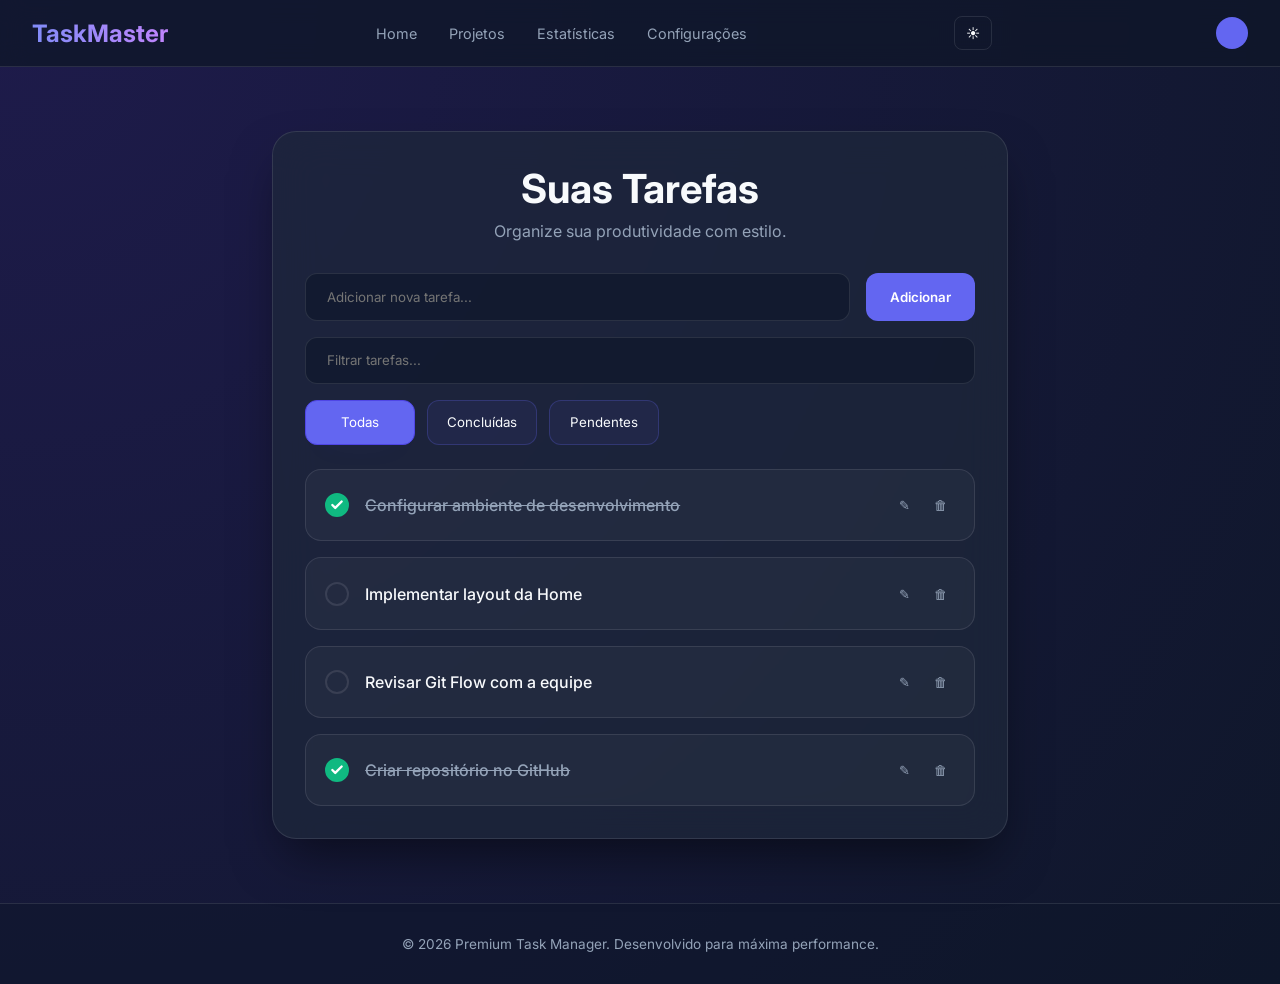
==== commit 0565feb4: "feat(ui): implementa toggle de dark/light mode com persistência - adiciona botão de alternância de t" ====
--- a/src/index.html
+++ b/src/index.html
@@ -16,6 +16,7 @@
             <a href="#">Estatísticas</a>
             <a href="#">Configurações</a>
         </div>
+        <button id="theme-toggle" class="btn-theme">🌙</button>
         <div class="user-profile" style="width: 32px; height: 32px; background: var(--primary); border-radius: 50%;"></div>
     </nav>
 
--- a/src/style.css
+++ b/src/style.css
@@ -28,6 +28,17 @@
     overflow-x: hidden;
 }
 
+body.light {
+    --primary: #4f46e5;
+    --primary-hover: #4338ca;
+    --bg-dark: #f1f5f9;
+    --card-bg: rgba(255, 255, 255, 0.8);
+    --text-main: #0f172a;
+    --text-muted: #475569;
+    --border: rgba(0, 0, 0, 0.1);
+    background: radial-gradient(circle at top left, #e2e8f0, #f8fafc);
+}
+
 /* Navbar */
 nav {
     position: sticky;
@@ -206,6 +217,21 @@
     min-height: 1.4rem;
 }
 
+.btn-theme {
+    background: none;
+    border: 1px solid var(--border);
+    color: var(--text-main);
+    padding: 0.5rem 0.7rem;
+    border-radius: 8px;
+    cursor: pointer;
+    margin-right: 1rem;
+    transition: 0.3s;
+}
+
+.btn-theme:hover {
+    background: rgba(255,255,255,0.1);
+}
+
 @keyframes spinner {
     to {
         transform: rotate(360deg);
